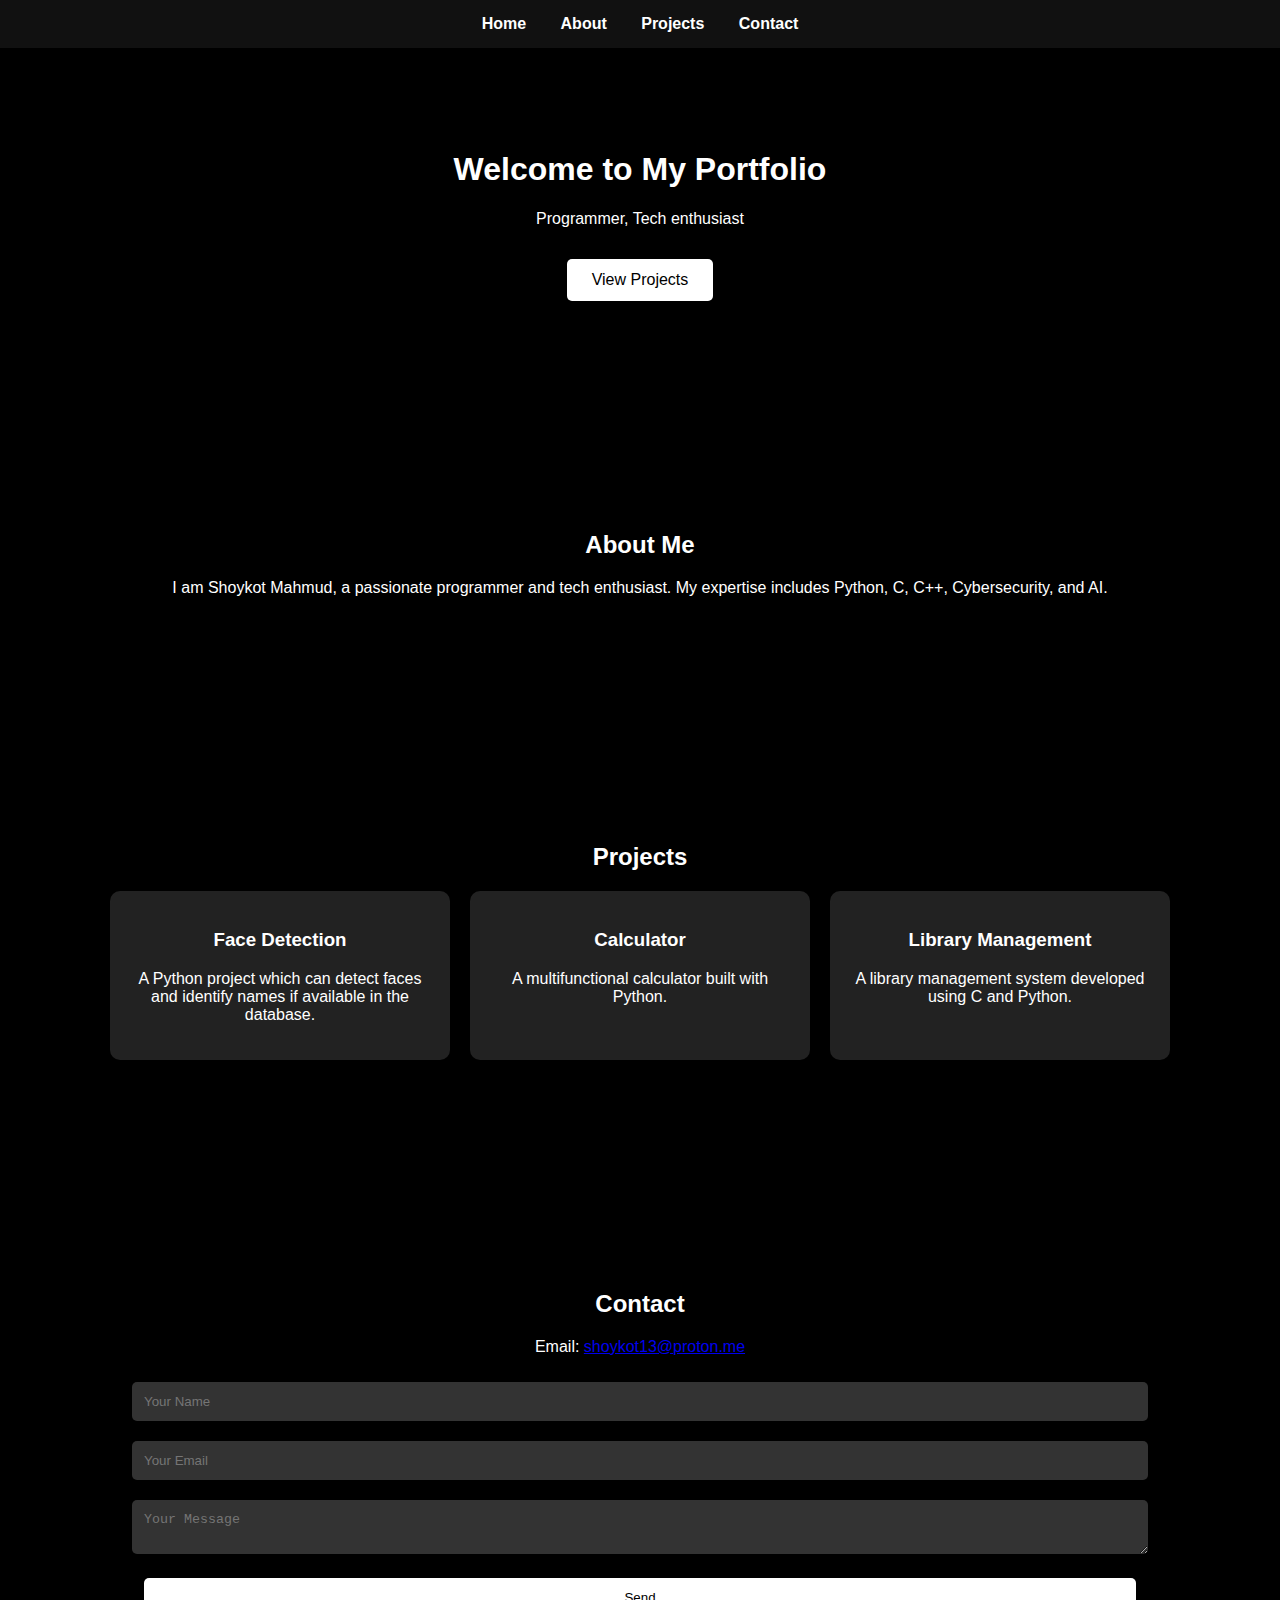
==== index.html @ aa26a444 "Add files via upload" ====
<!DOCTYPE html>
<html lang="en">
<head>
    <meta charset="UTF-8">
    <meta name="viewport" content="width=device-width, initial-scale=1.0">
    <title>Shoykot Mahmud | Portfolio</title>
    <link rel="stylesheet" href="styles.css">
    <style>
        body {
            font-family: 'Arial', sans-serif;
            background-color: #000;
            color: #fff;
            margin: 0;
            padding: 0;
            text-align: center;
        }
        header {
            background-color: #111;
            padding: 15px 0;
            position: fixed;
            width: 100%;
            top: 0;
            z-index: 1000;
        }
        nav ul {
            list-style: none;
            padding: 0;
            margin: 0;
        }
        nav ul li {
            display: inline;
            margin: 0 15px;
        }
        nav ul li a {
            color: #fff;
            text-decoration: none;
            font-weight: bold;
            transition: 0.3s;
        }
        nav ul li a:hover {
            color: #aaa;
        }
        section {
            padding: 80px 20px;
            margin-top: 50px;
        }
        .btn {
            background-color: #fff;
            color: #000;
            padding: 12px 25px;
            text-decoration: none;
            display: inline-block;
            margin-top: 15px;
            border-radius: 5px;
            transition: 0.3s;
        }
        .btn:hover {
            background-color: #aaa;
            color: #000;
        }
        .project-grid {
            display: flex;
            justify-content: center;
            gap: 20px;
            flex-wrap: wrap;
        }
        .project-item {
            background-color: #222;
            padding: 20px;
            border-radius: 10px;
            width: 300px;
            transition: 0.3s;
        }
        .project-item:hover {
            transform: scale(1.05);
            background-color: #333;
        }
        form input, form textarea, form button {
            width: 80%;
            padding: 12px;
            margin: 10px 0;
            border: none;
            border-radius: 5px;
        }
        form input, form textarea {
            background-color: #333;
            color: #fff;
        }
        form button {
            background-color: #fff;
            color: #000;
            cursor: pointer;
            transition: 0.3s;
        }
        form button:hover {
            background-color: #aaa;
        }
    </style>
</head>
<body>
    <header>
        <nav>
            <ul>
                <li><a href="#home">Home</a></li>
                <li><a href="#about">About</a></li>
                <li><a href="#projects">Projects</a></li>
                <li><a href="#contact">Contact</a></li>
            </ul>
        </nav>
    </header>
    
    <section id="home">
        <h1>Welcome to My Portfolio</h1>
        <p>Programmer, Tech enthusiast</p>
        <a href="#projects" class="btn">View Projects</a>
    </section>
    
    <section id="about">
        <h2>About Me</h2>
        <p>I am Shoykot Mahmud, a passionate programmer and tech enthusiast. My expertise includes Python, C, C++, Cybersecurity, and AI.</p>
    </section>
    
    <section id="projects">
        <h2>Projects</h2>
        <div class="project-grid">
            <div class="project-item">
                <h3>Face Detection</h3>
                <p>A Python project which can detect faces and identify names if available in the database.</p>
            </div>
            <div class="project-item">
                <h3>Calculator</h3>
                <p>A multifunctional calculator built with Python.</p>
            </div>
            <div class="project-item">
                <h3>Library Management</h3>
                <p>A library management system developed using C and Python.</p>
            </div>
        </div>
    </section>
    
    <section id="contact">
        <h2>Contact</h2>
        <p>Email: <a href="mailto:shoykot13@proton.me">shoykot13@proton.me</a></p>
        <form>
            <input type="text" placeholder="Your Name" required>
            <input type="email" placeholder="Your Email" required>
            <textarea placeholder="Your Message" required></textarea>
            <button type="submit">Send</button>
        </form>
    </section>
    
    <script>
        document.addEventListener("DOMContentLoaded", () => {
            const btn = document.querySelector(".btn");
            btn.addEventListener("mouseenter", () => {
                btn.style.backgroundColor = "#444";
                btn.style.color = "#fff";
            });
            btn.addEventListener("mouseleave", () => {
                btn.style.backgroundColor = "#fff";
                btn.style.color = "#000";
            });
        });
    </script>
</body>
</html>
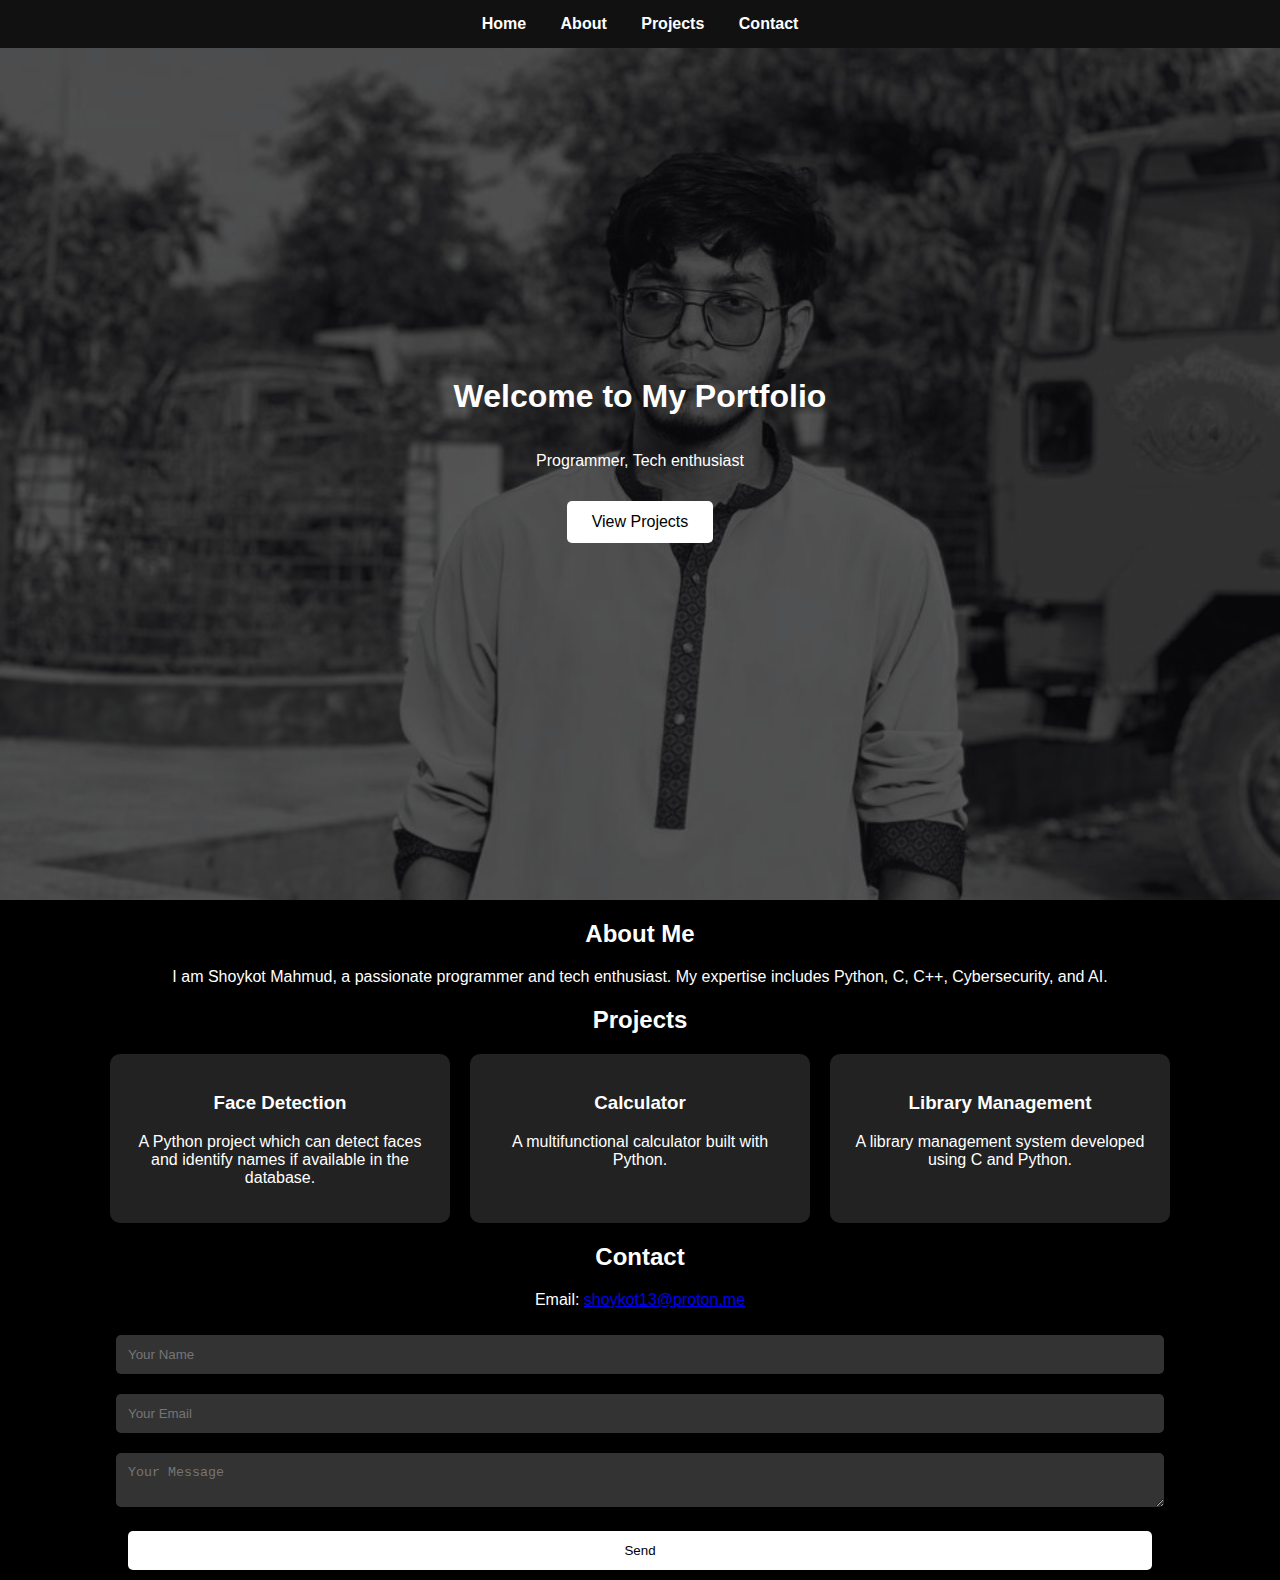
==== commit e9b31380: "Add files via upload" ====
--- a/index.html
+++ b/index.html
@@ -40,9 +40,27 @@
         nav ul li a:hover {
             color: #aaa;
         }
-        section {
-            padding: 80px 20px;
-            margin-top: 50px;
+        #home {
+            position: relative;
+            background: url('myphoto.png') no-repeat center center/cover;
+            height: 100vh;
+            display: flex;
+            flex-direction: column;
+            align-items: center;
+            justify-content: center;
+        }
+        #home::before {
+            content: "";
+            position: absolute;
+            top: 0;
+            left: 0;
+            width: 100%;
+            height: 100%;
+            background: rgba(0, 0, 0, 0.6); /* Dim effect */
+        }
+        #home h1, #home p, #home .btn {
+            position: relative;
+            z-index: 1;
         }
         .btn {
             background-color: #fff;
@@ -148,19 +166,5 @@
             <button type="submit">Send</button>
         </form>
     </section>
-    
-    <script>
-        document.addEventListener("DOMContentLoaded", () => {
-            const btn = document.querySelector(".btn");
-            btn.addEventListener("mouseenter", () => {
-                btn.style.backgroundColor = "#444";
-                btn.style.color = "#fff";
-            });
-            btn.addEventListener("mouseleave", () => {
-                btn.style.backgroundColor = "#fff";
-                btn.style.color = "#000";
-            });
-        });
-    </script>
 </body>
 </html>
